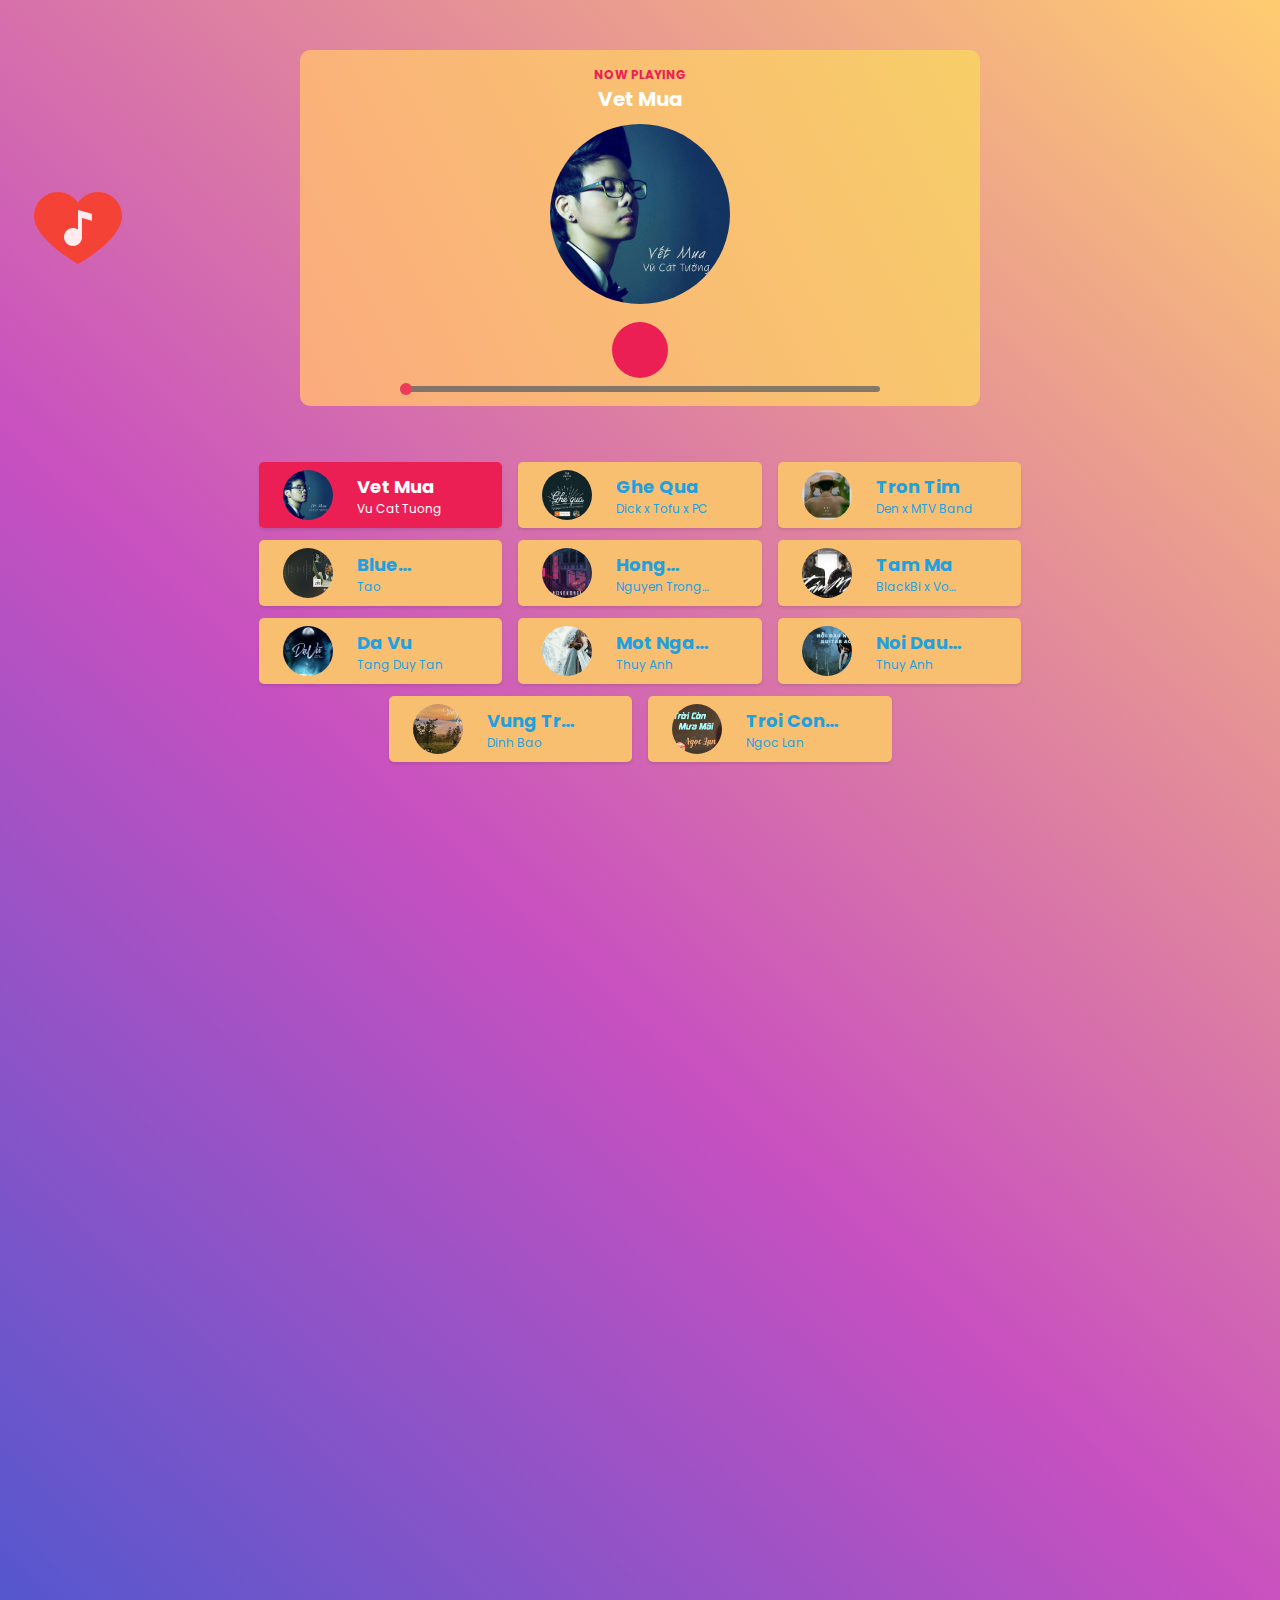
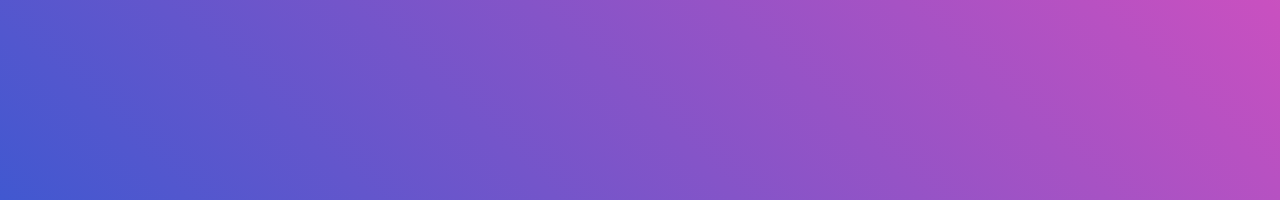
==== headphone/music.html @ 4f57a48d "Edit Music" ====
<!DOCTYPE html>
<html lang="en">
  <head>

    <meta name="viewport" content="width=device-width, initial-scale=1.0">
    <title>Music Player</title>
    <link rel="stylesheet" href="https://cdnjs.cloudflare.com/ajax/libs/font-awesome/5.15.2/css/all.min.css" 
          integrity="sha512-HK5fgLBL+xu6dm/Ii3z4xhlSUyZgTT9tuc/hSrtw6uzJOvgRr2a9jyxxT1ely+B+xFAmJKVSTbpM/CuL7qxO8w==" crossorigin="anonymous"/>
    <link rel="preconnect" href="https://fonts.gstatic.com">
    <link href="https://fonts.googleapis.com/css2?family=Poppins:wght@300;400;600&display=swap" rel="stylesheet">
    <link rel="stylesheet" href="./asset/main.css">
  </head>
  
  <body>
    <main class="main-music">
      <div class="player">
        <a class="logo" href="/">
          <img src="/assets/img/music-heart.png" alt="">
        </a>
        <!-- Dashboard -->
        <div class="dashboard">
  <!-- --------------------------------------------------------------------------------------------------------------------- -->
          <!-- Header -->
          <header>
           
            <h4>NOW PLAYING</h4>
            <h2>String 57th & 9th</h2>
          </header>
  <!-- --------------------------------------------------------------------------------------------------------------------- -->
          <!-- CD Thumb -->
          <div class="cd">
            <div class="cd-thumb"></div>
          </div>
  <!-- --------------------------------------------------------------------------------------------------------------------- -->
          <!-- Control -->
          <div class="control">
            <div class="btn btn-repeat">
              <i class="fas fa-redo"></i>
            </div>
  
            <div class="btn btn-prev">
              <i class="fas fa-step-backward"></i>
            </div>
  
            <div class="btn btn-toggle-play">
              <i class="fas fa-pause icon-pause"></i>
              <i class="fas fa-play icon-play"></i>
            </div>
  
            <div class="btn btn-next">
              <i class="fas fa-step-forward"></i>
            </div>
  
            <div class="btn btn-random">
              <i class="fas fa-random"></i>
            </div>
          </div>
  <!-- --------------------------------------------------------------------------------------------------------------------- -->
          <input id="progress" class="progress" type="range" value="0" step="1" min="0" max="100">
  
          <audio id="audio" class="audio" src=""></audio>
        </div>
  <!-- --------------------------------------------------------------------------------------------------------------------- -->
        <!-- Playlist -->
        <div class="playlist"></div>
    </main>


    <script src="./asset/main00.js"></script>
  </body>
</html>
---- headphone/asset/main.css ----
:root {
    --primary-color: #ec1f55;
    --text-color: #333;
}

* {
    padding: 0;
    margin: 0;
    box-sizing: inherit;
}

body {
    background-color: #f5f5f5;
}

html {
    box-sizing: border-box;
    font-family: "Poppins", sans-serif;
}

.logo {
    position: fixed;
    top: 0;
    left: 0;
    z-index: 1;
    width: 80px;
    margin-left: 30px;
    margin-top: 180px;
}

.main-music {
    position: relative;
    top: 0;
    left: 0;
    width: 100vw;
    height: calc(100vh + 100vh);
    background-image: linear-gradient(
        43deg,
        #4158d0 0%,
        #c850c0 46%,
        #ffcc70 100%
    );
}

.player {
    display: flex;
    justify-content: center;
    position: relative;
    margin: 0 auto;
}

.player .icon-pause {
    display: none;
}

.player.playing .icon-pause {
    display: inline-block;
}

.player.playing .icon-play {
    display: none;
}

.dashboard {
    margin-top: 50px;
    display: flex;
    flex-direction: column;
    justify-content: center;
    align-items: center;
    padding: 16px 16px 14px;
    background-image: linear-gradient(62deg, #fbab7e 0%, #f7ce68 100%);
    position: fixed;
    top: 0;
    width: 100%;
    max-width: 680px;
    border-radius: 10px;
}

/* HEADER */
header {
    text-align: center;
    margin-bottom: 10px;
}

header h4 {
    display: flex;
    align-items: center;
    justify-content: center;
    color: var(--primary-color);
    font-size: 12px;
}

header h2 {
    color: #fff;
    font-size: 20px;
}

/* CD */
.cd {
    display: flex;
    margin: auto;
    width: 180px;
}

.cd-thumb {
    width: 100%;
    padding-top: 100%;
    border-radius: 50%;
    background-color: #333;
    background-size: cover;
    margin: auto;
}

/* CONTROL */
.control {
    display: flex;
    align-items: center;
    justify-content: space-around;
    padding: 18px 0 8px 0;
    max-width: 480px;
    width: 100%;
}

.control .btn {
    color: #666;
    padding: 18px;
    font-size: 18px;
}

.control .btn.active {
    color: var(--primary-color);
}

.control .btn-toggle-play {
    width: 56px;
    height: 56px;
    border-radius: 50%;
    font-size: 24px;
    color: #fff;
    display: flex;
    align-items: center;
    justify-content: center;
    background-color: var(--primary-color);
}

.progress {
    height: 6px;
    border-radius: 3px;
    background: #666;
    outline: none;
    opacity: 0.8;
    -webkit-transition: 0.2s;
    transition: opacity 0.2s;
    -webkit-appearance: none;
    cursor: pointer;
    max-width: 480px;
    width: 100%;
}

.progress::-webkit-slider-thumb {
    -webkit-appearance: none;
    appearance: none;
    width: 12px;
    height: 12px;
    border-radius: 50%;
    background-color: #ec1f55;
}

/* PLAYLIST */
.playlist {
    display: flex;
    flex-wrap: wrap;
    width: calc(100vw - 282px);
    justify-content: center;
    align-items: center;
    margin-top: 450px;
    padding: 12px;
}

.song {
    display: flex;
    flex-wrap: wrap;
    width: 25%;
    align-items: center;
    margin: 0 8px;
    margin-bottom: 12px;
    background-color: #f8bf71;
    padding: 8px 16px;
    border-radius: 5px;
    box-shadow: 0 2px 3px rgba(0, 0, 0, 0.1);
    cursor: pointer;
}

.song.active {
    background-color: var(--primary-color);
}

.song:active {
    opacity: 0.8;
}

.song.active .option,
.song.active .author,
.song.active .title {
    color: #fff;
}

.song .thumb {
    width: 50px;
    height: 50px;
    border-radius: 50%;
    background-size: cover;
    margin: 0 8px;
}

.song .body {
    flex: 1;
    padding: 0 16px;
}

.song .title {
    font-size: 18px;
    color: #1fa1e0;
    display: -webkit-box;
    -webkit-line-clamp: var(--line-clamp, 1);
    -webkit-box-orient: vertical;
    overflow: hidden;
}

.song .author {
    display: -webkit-box;
    -webkit-line-clamp: var(--line-clamp, 1);
    -webkit-box-orient: vertical;
    overflow: hidden;
    font-size: 12px;
    color: #1fa1e0;
}

.song .option {
    padding: 16px 8px;
    color: #1fa1e0;
    font-size: 18px;
}
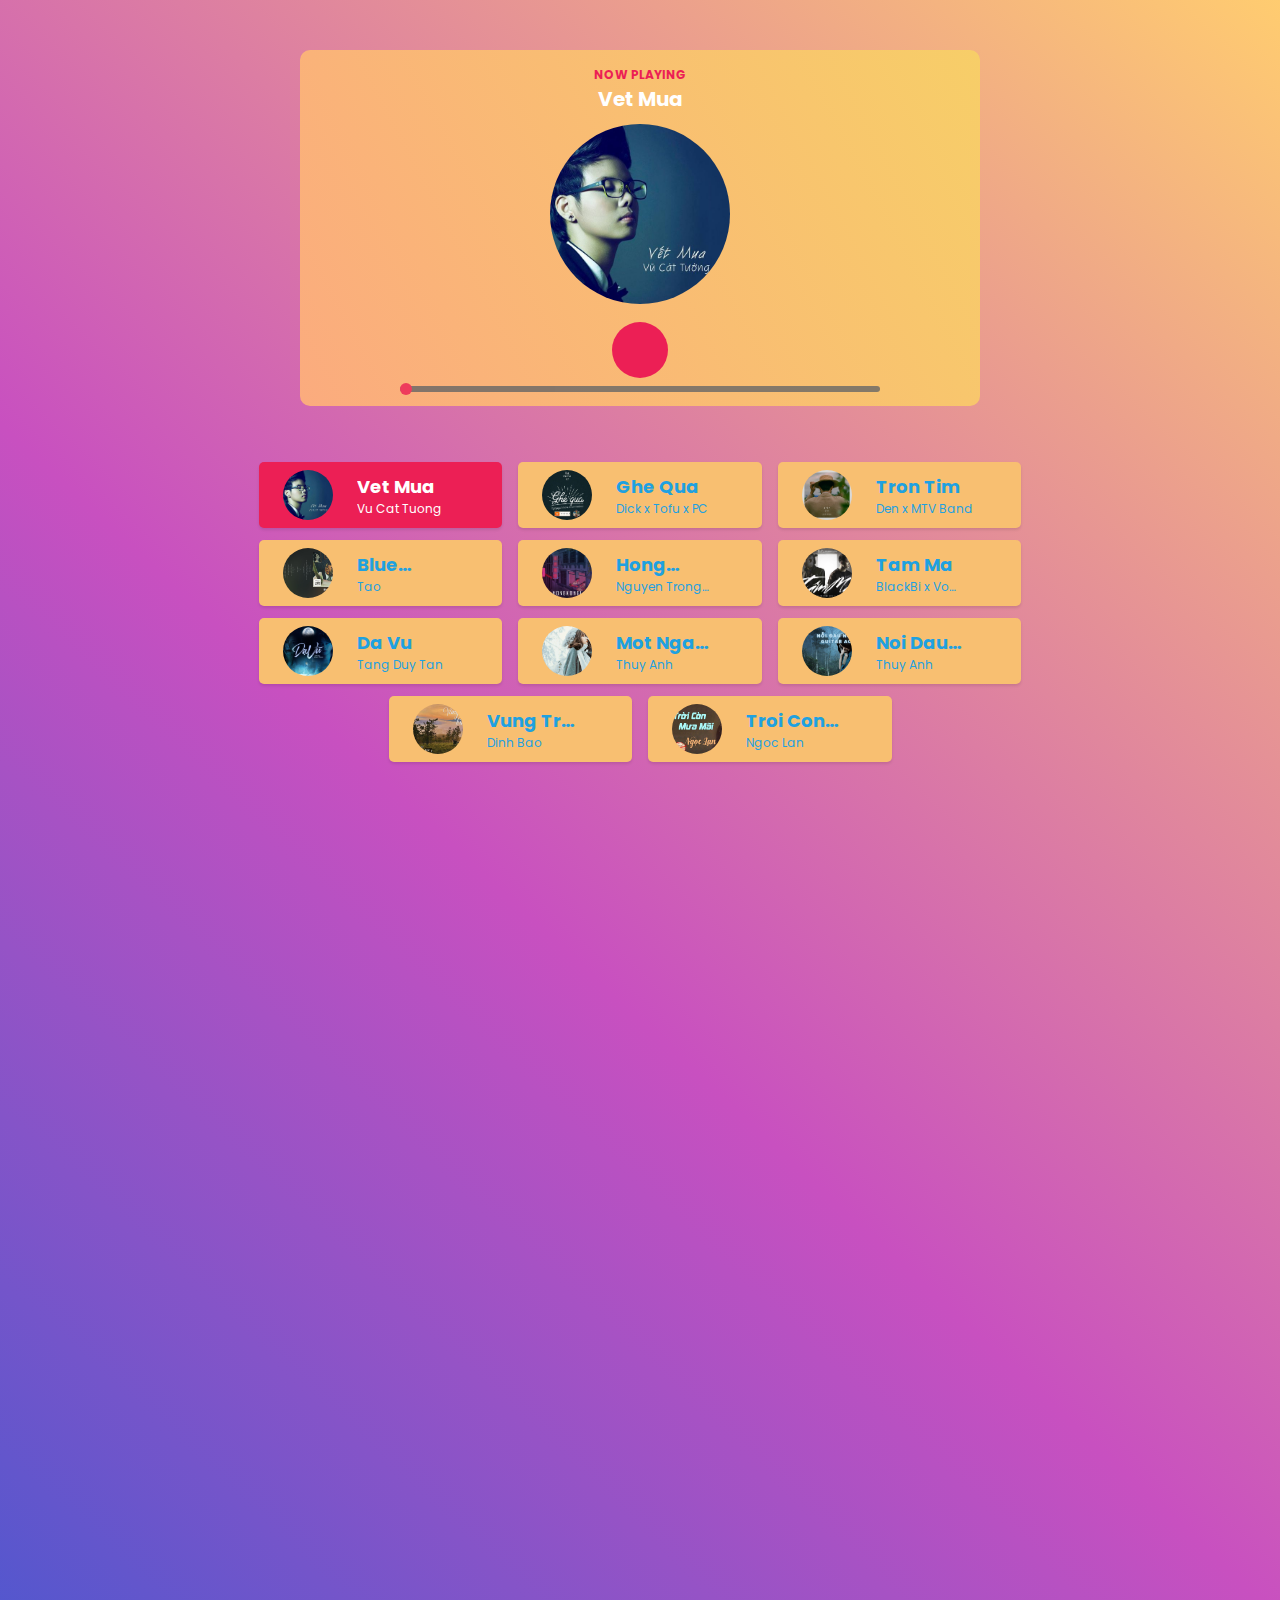
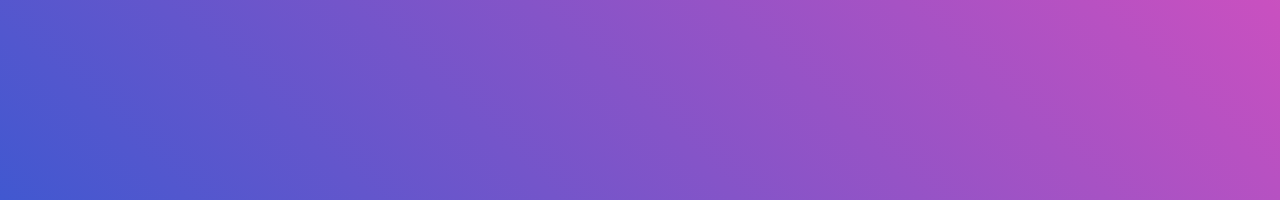
==== commit ccf88fd0: "Love" ====
--- a/headphone/music.html
+++ b/headphone/music.html
@@ -15,7 +15,7 @@
     <main class="main-music">
       <div class="player">
         <a class="logo" href="/">
-          <img src="/assets/img/music-heart.png" alt="">
+          <img src="./assets/img/music-heart.png" alt="">
         </a>
         <!-- Dashboard -->
         <div class="dashboard">
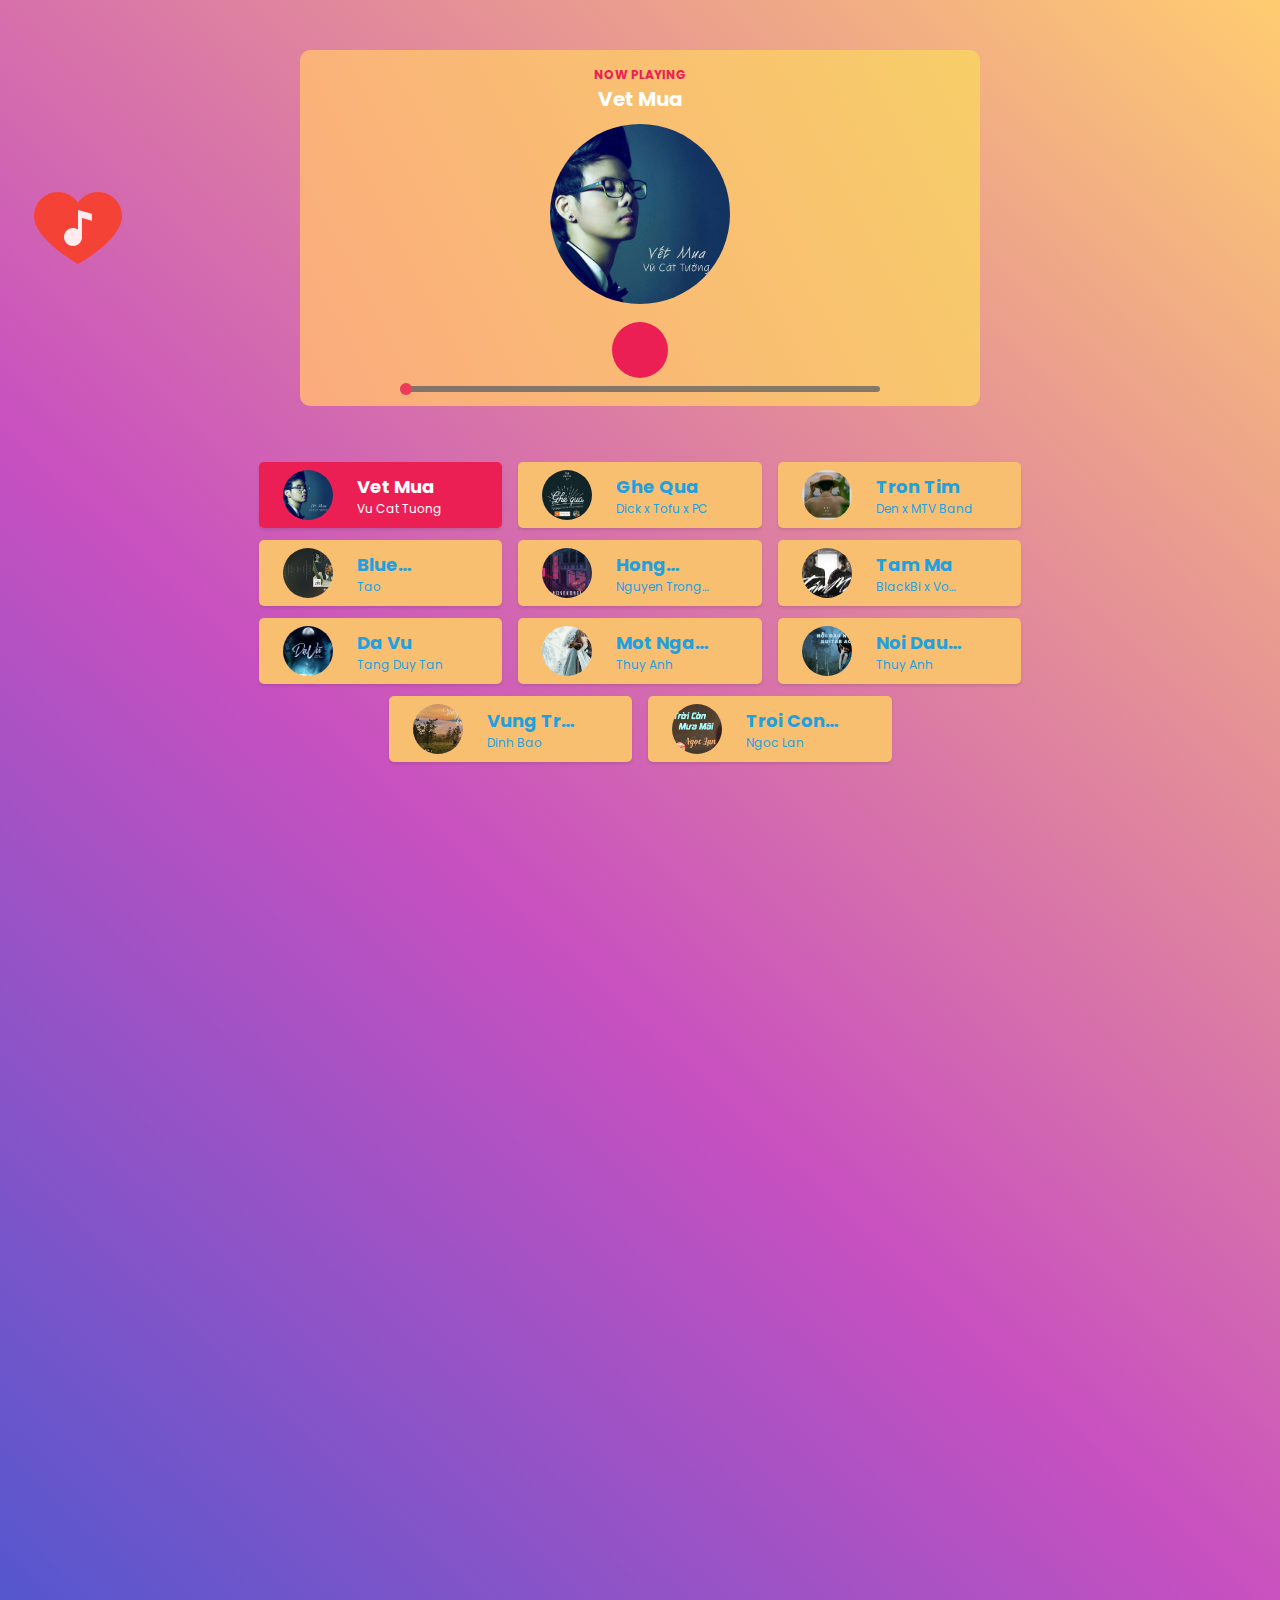
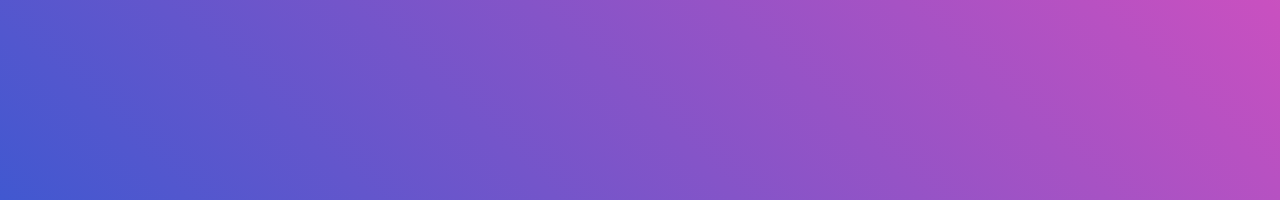
==== commit dd4f06d3: "Love For" ====
--- a/headphone/music.html
+++ b/headphone/music.html
@@ -15,7 +15,7 @@
     <main class="main-music">
       <div class="player">
         <a class="logo" href="/">
-          <img src="./assets/img/music-heart.png" alt="">
+          <img src="./asset/image/music-heart.png" alt="">
         </a>
         <!-- Dashboard -->
         <div class="dashboard">
